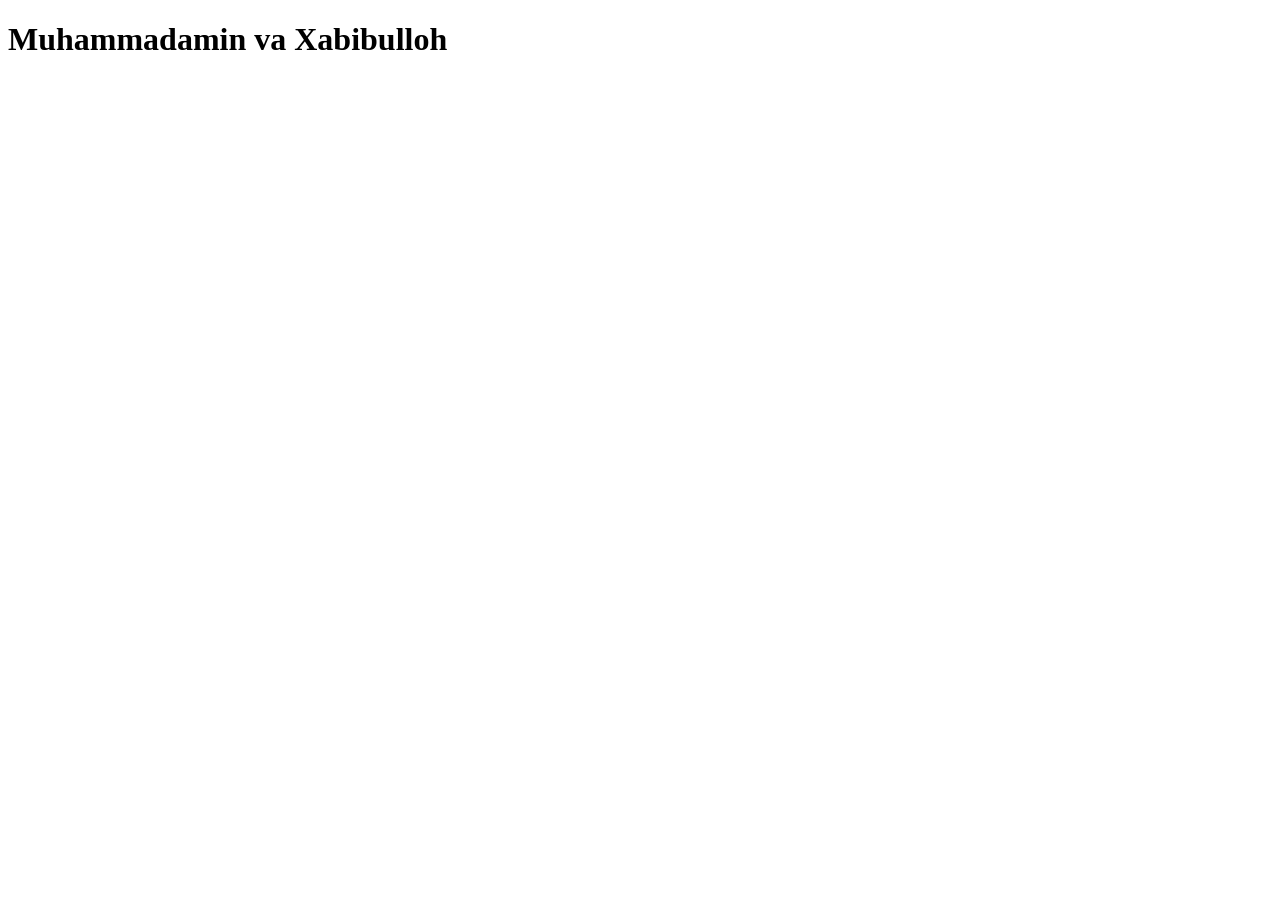
==== index.html @ 6249168d "Xabibulloh" ====
<!DOCTYPE html>
<html lang="en">
<head>
    <meta charset="UTF-8">
    <meta name="viewport" content="width=device-width, initial-scale=1.0">
    <title>Document</title>
</head>
<body>
    <h1>Muhammadamin va Xabibulloh</h1>
</body>
</html>
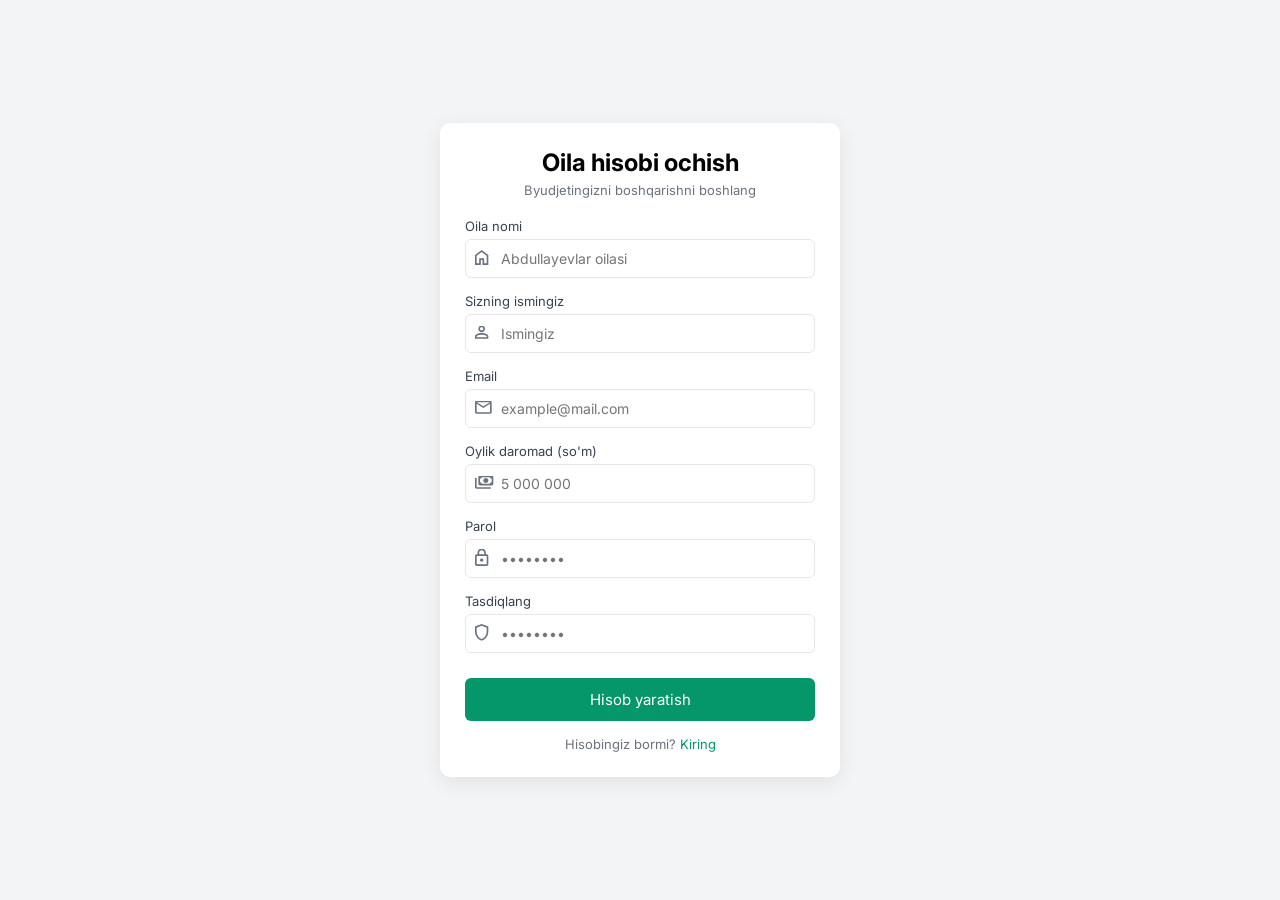
==== commit 3ea7fc92: "Xabibulloh" ====
--- a/index.html
+++ b/index.html
@@ -1,11 +1,66 @@
 <!DOCTYPE html>
-<html lang="en">
+<html lang="uz">
+
 <head>
     <meta charset="UTF-8">
-    <meta name="viewport" content="width=device-width, initial-scale=1.0">
-    <title>Document</title>
+    <title>Oila hisobi ochish</title>
+    <link rel="stylesheet" href="style.css">
+    <link rel="preconnect" href="https://fonts.googleapis.com">
+    <link rel="preconnect" href="https://fonts.gstatic.com" crossorigin>
+    <link
+        href="https://fonts.googleapis.com/css2?family=Inter:ital,opsz,wght@0,14..32,100..900;1,14..32,100..900&display=swap"
+        rel="stylesheet">
 </head>
+
 <body>
-    <h1>Muhammadamin va Xabibulloh</h1>
+
+    <div class="card">
+        <h2>Oila hisobi ochish</h2>
+        <p class="subtitle">Byudjetingizni boshqarishni boshlang</p>
+
+        <label>Oila nomi</label>
+        <div class="input-box">
+            <span class="icon"><img src="/Icon.svg" alt=""></span>
+            <input type="text" placeholder="Abdullayevlar oilasi">
+        </div>
+
+        <label>Sizning ismingiz</label>
+        <div class="input-box">
+            <span class="icon"><img src="/Icon (1).svg" alt=""></span>
+            <input type="text" placeholder="Ismingiz">
+        </div>
+
+        <label>Email</label>
+        <div class="input-box">
+            <span class="icon"><img src="/Icon (2).svg" alt=""></span>
+            <input type="email" placeholder="example@mail.com">
+        </div>
+
+        <label>Oylik daromad (so'm)</label>
+        <div class="input-box">
+            <span class="icon"><img src="/Icon (3).svg" alt=""></span>
+            <input type="text" placeholder="5 000 000">
+        </div>
+
+        <label>Parol</label>
+        <div class="input-box">
+            <span class="icon"><img src="/Icon (4).svg" alt=""></span>
+            <input type="password" placeholder="••••••••">
+        </div>
+
+        <label>Tasdiqlang</label>
+        <div class="input-box">
+            <span class="icon"><img src="/Icon (6).svg" alt=""></span>
+            <input type="password" placeholder="••••••••">
+        </div>
+
+        <button class="btn">Hisob yaratish</button>
+
+        <div class="footer">
+            Hisobingiz bormi? <a href="#">Kiring</a>
+        </div>
+    </div>
+
 </body>
+
 </html>
--- a/style.css
+++ b/style.css
@@ -0,0 +1,97 @@
+
+        * {
+            margin: 0;
+            padding: 0;
+            box-sizing: border-box;
+            font-family: "Inter", sans-serif;
+        }
+
+        body {
+            background: #f3f4f6;
+            display: flex;
+            justify-content: center;
+            align-items: center;
+            height: 100vh;
+        }
+
+        .card {
+            background: #fff;
+            width: 400px;
+            padding: 25px;
+            border-radius: 10px;
+            box-shadow: 0 5px 20px rgba(0,0,0,0.08);
+        }
+
+        .card h2 {
+            text-align: center;
+            margin-bottom: 5px;
+        }
+
+        .subtitle {
+            text-align: center;
+            font-size: 13px;
+            color: #6b7280;
+            margin-bottom: 20px;
+        }
+
+        label {
+            font-size: 13px;
+            margin-bottom: 5px;
+            display: block;
+            color: #374151;
+        }
+
+        .input-box {
+            position: relative;
+            margin-bottom: 15px;
+        }
+
+        .input-box input {
+            width: 100%;
+            padding: 10px 10px 10px 35px;
+            border: 1px solid #e5e7eb;
+            border-radius: 6px;
+            outline: none;
+            font-size: 14px;
+        }
+
+        .input-box input:focus {
+            border-color: #10b981;
+        }
+
+        .icon {
+            position: absolute;
+            left: 10px;
+            top: 50%;
+            transform: translateY(-50%);
+            font-size: 14px;
+            color: #9ca3af;
+        }
+
+        .btn {
+            width: 100%;
+            padding: 12px;
+            background: #059669;
+            border: none;
+            border-radius: 6px;
+            color: white;
+            font-size: 15px;
+            cursor: pointer;
+            margin-top: 10px;
+        }
+
+        .btn:hover {
+            background: #047857;
+        }
+
+        .footer {
+            text-align: center;
+            font-size: 13px;
+            margin-top: 15px;
+            color: #6b7280;
+        }
+
+        .footer a {
+            color: #059669;
+            text-decoration: none;
+        }
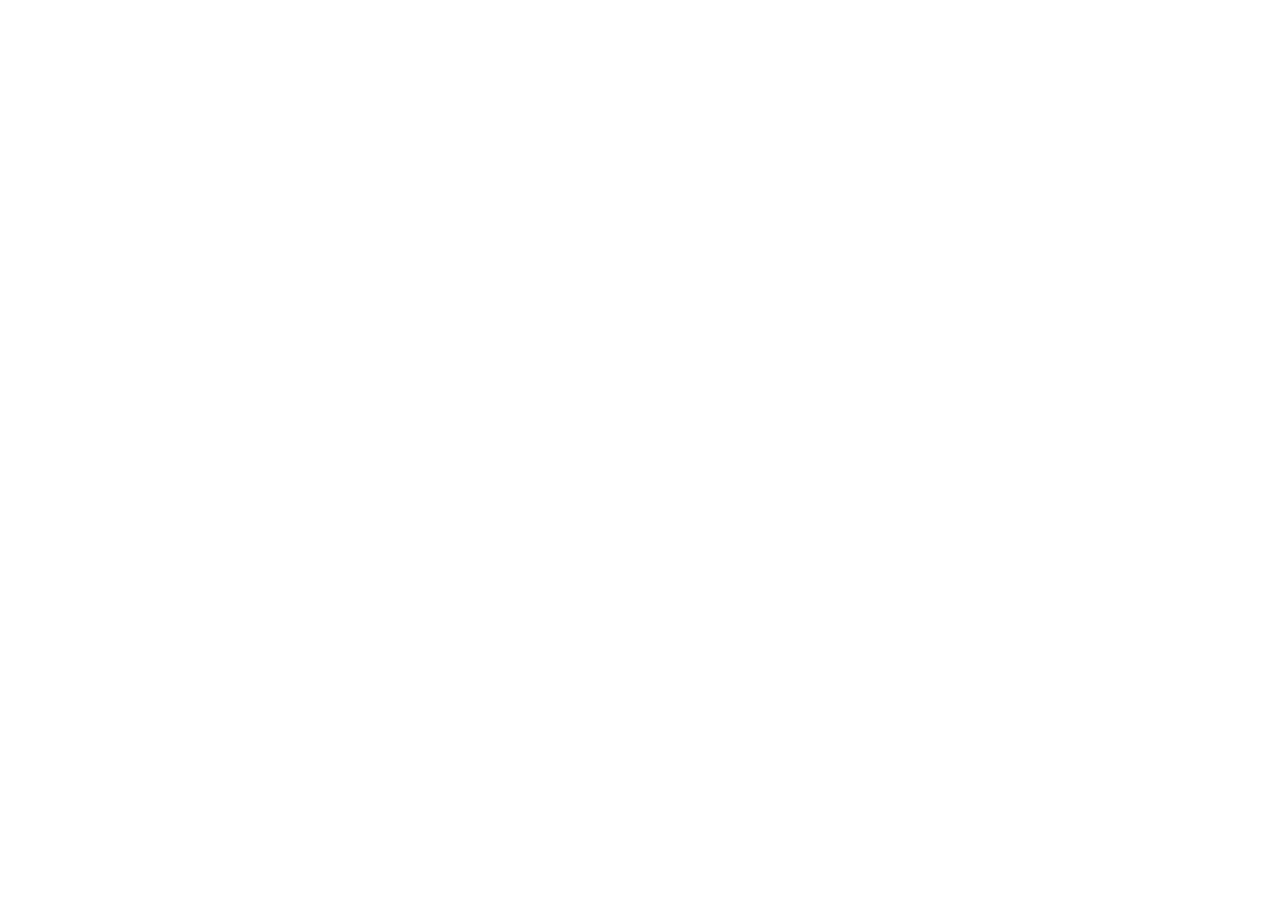
==== commit 76812d72: "kirishi tugatdim" ====
--- a/index.html
+++ b/index.html
@@ -1,66 +1,11 @@
 <!DOCTYPE html>
-<html lang="uz">
-
+<html lang="en">
 <head>
     <meta charset="UTF-8">
-    <title>Oila hisobi ochish</title>
-    <link rel="stylesheet" href="style.css">
-    <link rel="preconnect" href="https://fonts.googleapis.com">
-    <link rel="preconnect" href="https://fonts.gstatic.com" crossorigin>
-    <link
-        href="https://fonts.googleapis.com/css2?family=Inter:ital,opsz,wght@0,14..32,100..900;1,14..32,100..900&display=swap"
-        rel="stylesheet">
+    <meta name="viewport" content="width=device-width, initial-scale=1.0">
+    <title>Document</title>
 </head>
-
 <body>
-
-    <div class="card">
-        <h2>Oila hisobi ochish</h2>
-        <p class="subtitle">Byudjetingizni boshqarishni boshlang</p>
-
-        <label>Oila nomi</label>
-        <div class="input-box">
-            <span class="icon"><img src="/Icon.svg" alt=""></span>
-            <input type="text" placeholder="Abdullayevlar oilasi">
-        </div>
-
-        <label>Sizning ismingiz</label>
-        <div class="input-box">
-            <span class="icon"><img src="/Icon (1).svg" alt=""></span>
-            <input type="text" placeholder="Ismingiz">
-        </div>
-
-        <label>Email</label>
-        <div class="input-box">
-            <span class="icon"><img src="/Icon (2).svg" alt=""></span>
-            <input type="email" placeholder="example@mail.com">
-        </div>
-
-        <label>Oylik daromad (so'm)</label>
-        <div class="input-box">
-            <span class="icon"><img src="/Icon (3).svg" alt=""></span>
-            <input type="text" placeholder="5 000 000">
-        </div>
-
-        <label>Parol</label>
-        <div class="input-box">
-            <span class="icon"><img src="/Icon (4).svg" alt=""></span>
-            <input type="password" placeholder="••••••••">
-        </div>
-
-        <label>Tasdiqlang</label>
-        <div class="input-box">
-            <span class="icon"><img src="/Icon (6).svg" alt=""></span>
-            <input type="password" placeholder="••••••••">
-        </div>
-
-        <button class="btn">Hisob yaratish</button>
-
-        <div class="footer">
-            Hisobingiz bormi? <a href="#">Kiring</a>
-        </div>
-    </div>
-
+ 
 </body>
-
 </html>
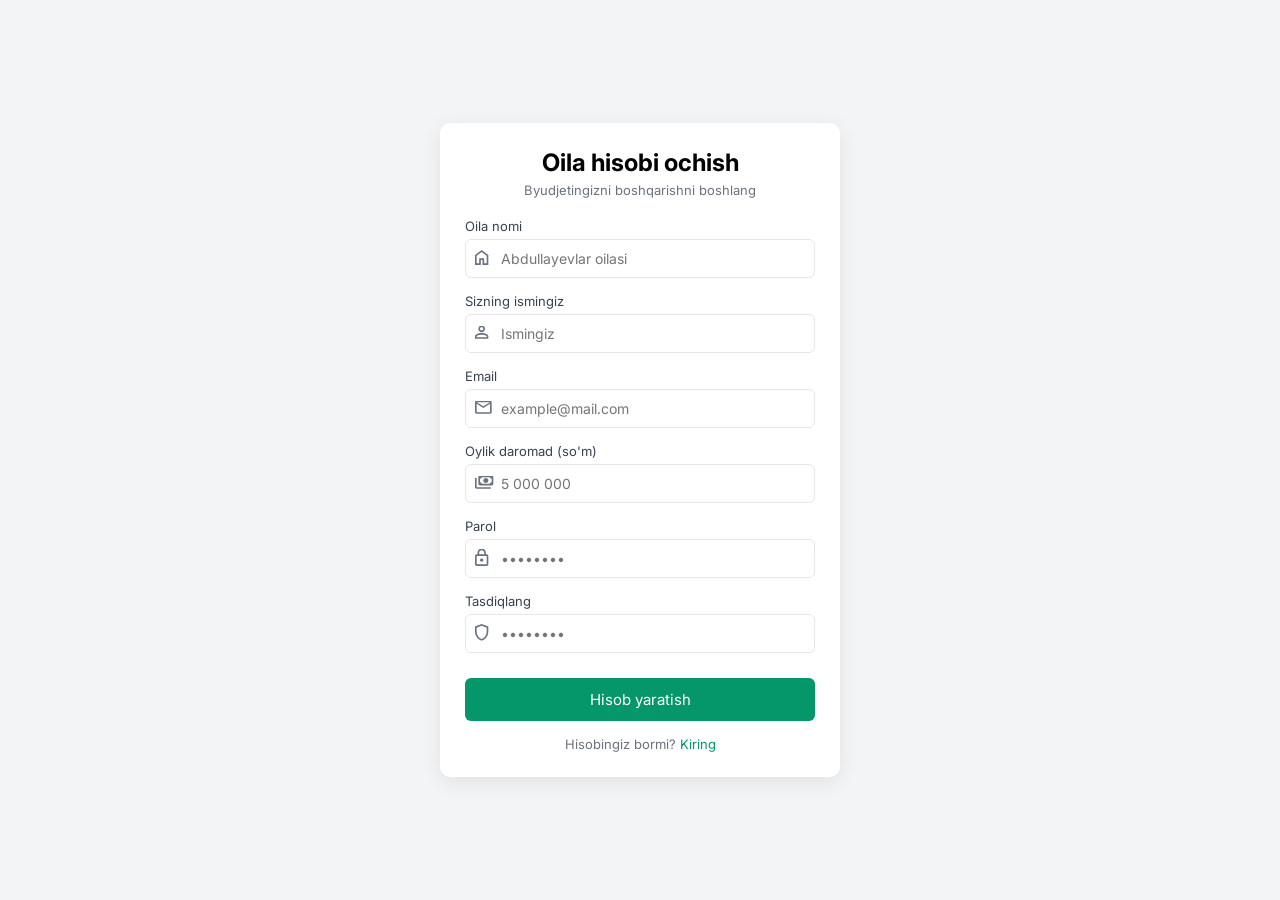
==== commit 04f568a7: "Merge branch 'main' into muhammadamin" ====
--- a/index.html
+++ b/index.html
@@ -1,11 +1,66 @@
 <!DOCTYPE html>
-<html lang="en">
+<html lang="uz">
+
 <head>
     <meta charset="UTF-8">
-    <meta name="viewport" content="width=device-width, initial-scale=1.0">
-    <title>Document</title>
+    <title>Oila hisobi ochish</title>
+    <link rel="stylesheet" href="style.css">
+    <link rel="preconnect" href="https://fonts.googleapis.com">
+    <link rel="preconnect" href="https://fonts.gstatic.com" crossorigin>
+    <link
+        href="https://fonts.googleapis.com/css2?family=Inter:ital,opsz,wght@0,14..32,100..900;1,14..32,100..900&display=swap"
+        rel="stylesheet">
 </head>
+
 <body>
- 
+
+    <div class="card">
+        <h2>Oila hisobi ochish</h2>
+        <p class="subtitle">Byudjetingizni boshqarishni boshlang</p>
+
+        <label>Oila nomi</label>
+        <div class="input-box">
+            <span class="icon"><img src="/Icon.svg" alt=""></span>
+            <input type="text" placeholder="Abdullayevlar oilasi">
+        </div>
+
+        <label>Sizning ismingiz</label>
+        <div class="input-box">
+            <span class="icon"><img src="/Icon (1).svg" alt=""></span>
+            <input type="text" placeholder="Ismingiz">
+        </div>
+
+        <label>Email</label>
+        <div class="input-box">
+            <span class="icon"><img src="/Icon (2).svg" alt=""></span>
+            <input type="email" placeholder="example@mail.com">
+        </div>
+
+        <label>Oylik daromad (so'm)</label>
+        <div class="input-box">
+            <span class="icon"><img src="/Icon (3).svg" alt=""></span>
+            <input type="text" placeholder="5 000 000">
+        </div>
+
+        <label>Parol</label>
+        <div class="input-box">
+            <span class="icon"><img src="/Icon (4).svg" alt=""></span>
+            <input type="password" placeholder="••••••••">
+        </div>
+
+        <label>Tasdiqlang</label>
+        <div class="input-box">
+            <span class="icon"><img src="/Icon (6).svg" alt=""></span>
+            <input type="password" placeholder="••••••••">
+        </div>
+
+        <button class="btn">Hisob yaratish</button>
+
+        <div class="footer">
+            Hisobingiz bormi? <a href="#">Kiring</a>
+        </div>
+    </div>
+
 </body>
+
 </html>
--- a/style.css
+++ b/style.css
@@ -0,0 +1,97 @@
+
+        * {
+            margin: 0;
+            padding: 0;
+            box-sizing: border-box;
+            font-family: "Inter", sans-serif;
+        }
+
+        body {
+            background: #f3f4f6;
+            display: flex;
+            justify-content: center;
+            align-items: center;
+            height: 100vh;
+        }
+
+        .card {
+            background: #fff;
+            width: 400px;
+            padding: 25px;
+            border-radius: 10px;
+            box-shadow: 0 5px 20px rgba(0,0,0,0.08);
+        }
+
+        .card h2 {
+            text-align: center;
+            margin-bottom: 5px;
+        }
+
+        .subtitle {
+            text-align: center;
+            font-size: 13px;
+            color: #6b7280;
+            margin-bottom: 20px;
+        }
+
+        label {
+            font-size: 13px;
+            margin-bottom: 5px;
+            display: block;
+            color: #374151;
+        }
+
+        .input-box {
+            position: relative;
+            margin-bottom: 15px;
+        }
+
+        .input-box input {
+            width: 100%;
+            padding: 10px 10px 10px 35px;
+            border: 1px solid #e5e7eb;
+            border-radius: 6px;
+            outline: none;
+            font-size: 14px;
+        }
+
+        .input-box input:focus {
+            border-color: #10b981;
+        }
+
+        .icon {
+            position: absolute;
+            left: 10px;
+            top: 50%;
+            transform: translateY(-50%);
+            font-size: 14px;
+            color: #9ca3af;
+        }
+
+        .btn {
+            width: 100%;
+            padding: 12px;
+            background: #059669;
+            border: none;
+            border-radius: 6px;
+            color: white;
+            font-size: 15px;
+            cursor: pointer;
+            margin-top: 10px;
+        }
+
+        .btn:hover {
+            background: #047857;
+        }
+
+        .footer {
+            text-align: center;
+            font-size: 13px;
+            margin-top: 15px;
+            color: #6b7280;
+        }
+
+        .footer a {
+            color: #059669;
+            text-decoration: none;
+        }
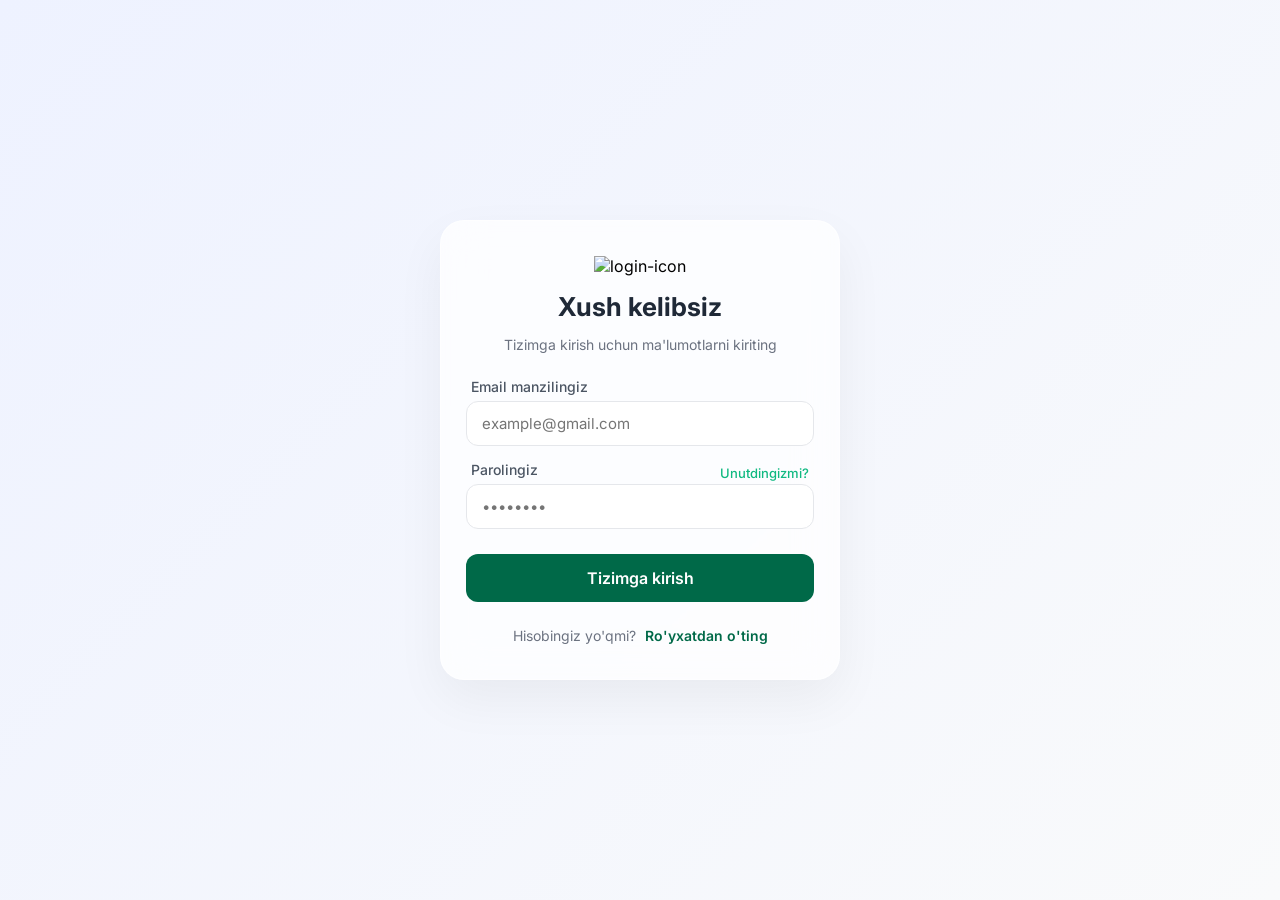
==== commit 7d57f92a: "loyiha" ====
--- a/index.html
+++ b/index.html
@@ -1,66 +1,47 @@
 <!DOCTYPE html>
 <html lang="uz">
-
 <head>
     <meta charset="UTF-8">
-    <title>Oila hisobi ochish</title>
-    <link rel="stylesheet" href="style.css">
-    <link rel="preconnect" href="https://fonts.googleapis.com">
-    <link rel="preconnect" href="https://fonts.gstatic.com" crossorigin>
-    <link
-        href="https://fonts.googleapis.com/css2?family=Inter:ital,opsz,wght@0,14..32,100..900;1,14..32,100..900&display=swap"
-        rel="stylesheet">
+    <meta name="viewport" content="width=device-width, initial-scale=1.0">
+    <title>Kirish | Oila Hisobi</title>
+    <link rel="stylesheet" href="kirish.css">
+    <link href="https://fonts.googleapis.com/css2?family=Inter:wght@400;500;600&display=swap" rel="stylesheet">
 </head>
-
 <body>
 
-    <div class="card">
-        <h2>Oila hisobi ochish</h2>
-        <p class="subtitle">Byudjetingizni boshqarishni boshlang</p>
+    <div class="card" id="mainCard">
+        <div class="card-img">
+            <img src="https://cdn-icons-png.flaticon.com/512/295/295128.png" alt="login-icon" style="width: 80px; margin-bottom: 15px;">
+        </div>
+        <h1 class="head-h1">Xush kelibsiz</h1>
+        <p class="head-p">Tizimga kirish uchun ma'lumotlarni kiriting</p>
 
-        <label>Oila nomi</label>
-        <div class="input-box">
-            <span class="icon"><img src="/Icon.svg" alt=""></span>
-            <input type="text" placeholder="Abdullayevlar oilasi">
+        <div class="card-input">
+            <div class="input-group">
+                <p class="email">Email manzilingiz</p>
+                <input id="gmail" type="email" class="input-1" placeholder="example@gmail.com">
+            </div>
+
+            <div class="input-group">
+                <div class="input-title">
+                    <p class="parol1">Parolingiz</p>
+                    <a href="#" class="parol">Unutdingizmi?</a>
+                </div>
+                <input id="parol" type="password" class="input-2" placeholder="••••••••">
+            </div>
         </div>
 
-        <label>Sizning ismingiz</label>
-        <div class="input-box">
-            <span class="icon"><img src="/Icon (1).svg" alt=""></span>
-            <input type="text" placeholder="Ismingiz">
-        </div>
+        <button class="card-btn" onclick="Kirish()">Tizimga kirish</button>
 
-        <label>Email</label>
-        <div class="input-box">
-            <span class="icon"><img src="/Icon (2).svg" alt=""></span>
-            <input type="email" placeholder="example@mail.com">
-        </div>
-
-        <label>Oylik daromad (so'm)</label>
-        <div class="input-box">
-            <span class="icon"><img src="/Icon (3).svg" alt=""></span>
-            <input type="text" placeholder="5 000 000">
-        </div>
-
-        <label>Parol</label>
-        <div class="input-box">
-            <span class="icon"><img src="/Icon (4).svg" alt=""></span>
-            <input type="password" placeholder="••••••••">
-        </div>
-
-        <label>Tasdiqlang</label>
-        <div class="input-box">
-            <span class="icon"><img src="/Icon (6).svg" alt=""></span>
-            <input type="password" placeholder="••••••••">
-        </div>
-
-        <button class="btn">Hisob yaratish</button>
-
-        <div class="footer">
-            Hisobingiz bormi? <a href="#">Kiring</a>
+        <div class="footer-text">
+            <span>Hisobingiz yo'qmi?</span>
+            <a href="./oilahisobi.html" class="foter-text2">Ro'yxatdan o'ting</a>
         </div>
     </div>
 
+    <div id="toast-container" class="xabar-con"></div>
+
+    <script src="https://cdn.jsdelivr.net/npm/@supabase/supabase-js@2"></script>
+    <script src="kirish.js"></script>
 </body>
-
 </html>
--- a/kirish.css
+++ b/kirish.css
@@ -0,0 +1,164 @@
+* {
+    box-sizing: border-box;
+    font-family: "Inter", sans-serif;
+}
+
+html, body {
+    width: 100%;
+    height: 100%;
+    overflow-x: hidden; /* Scroll chiqishini oldini oladi */
+}
+
+body {
+    margin: 0;
+    display: flex;
+    justify-content: center;
+    align-items: center;
+    min-height: 100vh;
+    background: linear-gradient(135deg, #eef2ff 0%, #f9fafb 100%);
+    padding: 20px;
+    perspective: 1000px;
+}
+
+.card {
+    background: rgba(255, 255, 255, 0.75);
+    backdrop-filter: blur(20px);
+    -webkit-backdrop-filter: blur(20px);
+    border: 1px solid rgba(255, 255, 255, 0.5);
+    border-radius: 24px;
+    width: 100%;
+    max-width: 400px;
+    padding: 35px 25px;
+    text-align: center;
+    box-shadow: 0 20px 50px rgba(0, 0, 0, 0.05);
+    transition: transform 0.2s ease-out;
+}
+
+.head-h1 {
+    font-size: 26px;
+    color: #1f2937;
+    margin: 0 0 8px 0;
+}
+
+.head-p {
+    color: #6b7280;
+    font-size: 14px;
+    margin-bottom: 25px;
+}
+
+.card-input {
+    margin-top: 10px;
+    text-align: left;
+}
+
+.email, .parol1 {
+    color: #4b5563;
+    font-size: 14px;
+    font-weight: 500;
+    margin: 0 0 6px 5px;
+}
+
+.input-1, .input-2 {
+    width: 100%;
+    padding: 12px 15px;
+    border: 1px solid #e5e7eb;
+    background: white;
+    font-size: 15px;
+    outline: none;
+    border-radius: 12px;
+    transition: 0.3s;
+    margin-bottom: 15px;
+}
+
+.input-1:focus, .input-2:focus {
+    border-color: #10b981;
+    box-shadow: 0 0 0 4px rgba(16, 185, 129, 0.1);
+}
+
+.input-title {
+    display: flex;
+    justify-content: space-between;
+    align-items: center;
+}
+
+.parol {
+    color: #10b981;
+    text-decoration: none;
+    font-size: 13px;
+    font-weight: 500;
+    margin-right: 5px;
+}
+
+.card-btn {
+    width: 100%;
+    background-color: #006948;
+    color: white;
+    padding: 14px;
+    border-radius: 12px;
+    border: none;
+    margin-top: 10px;
+    font-size: 16px;
+    font-weight: 600;
+    cursor: pointer;
+    transition: 0.3s;
+}
+
+.card-btn:hover {
+    background-color: #005238;
+    transform: translateY(-2px);
+}
+
+.footer-text {
+    margin-top: 25px;
+    font-size: 14px;
+    color: #6b7280;
+    gap: 8px;
+}
+
+.foter-text2 {
+    color: #006948;
+    text-decoration: none;
+    font-weight: 600;
+    margin-left: 5px;
+}
+
+/* --- TOAST TIZIMI (SCROLL-SIZ) --- */
+.xabar-con {
+    position: fixed;
+    top: 20px;
+    right: 20px;
+    z-index: 10000;
+    max-width: calc(100vw - 40px);
+}
+
+.xabar {
+    width: 320px;
+    padding: 16px;
+    border-radius: 12px;
+    margin-bottom: 10px;
+    box-shadow: 0 10px 25px rgba(0,0,0,0.1);
+    background: white;
+    border-left: 6px solid;
+    transform: translateX(120%);
+    animation: kirish 0.5s forwards cubic-bezier(0.175, 0.885, 0.32, 1.275);
+    display: flex;
+    flex-direction: column;
+    overflow: hidden;
+}
+
+.error { border-left-color: #ef4444; }
+.success { border-left-color: #10b981; }
+
+@keyframes kirish { to { transform: translateX(0); } }
+
+/* --- RESPONSIVE 300px --- */
+@media (max-width: 350px) {
+    .card {
+        padding: 25px 15px;
+        border-radius: 16px;
+    }
+    .head-h1 { font-size: 20px; }
+    .input-1, .input-2 { padding: 10px; font-size: 14px; }
+    .card-btn { padding: 12px; font-size: 14px; }
+    .xabar { width: 260px; font-size: 13px; }
+}
